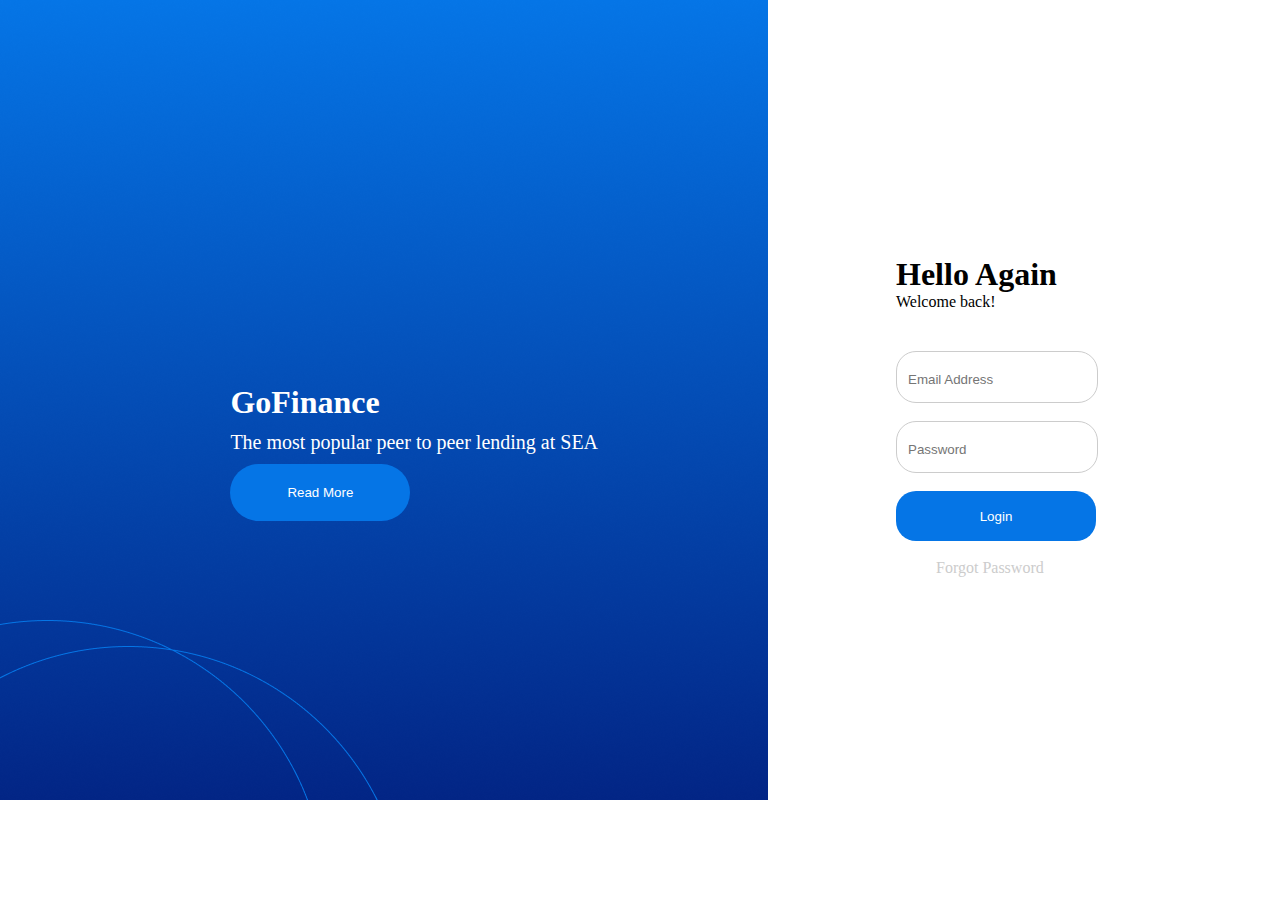
==== login.html @ 45eb07e9 "Renamed the html file from index to login" ====
<!DOCTYPE html>
<html lang="en">
<head>
    <meta charset="UTF-8">
    <meta name="viewport" content="width=device-width, initial-scale=1.0">
    <link rel="stylesheet" href="style.css">
    <link rel="stylesheet" href="https://cdnjs.cloudflare.com/ajax/libs/font-awesome/6.1.1/css/all.min.css" integrity="sha512-KfkfwYDsLkIlwQp6LFnl8zNdLGxu9YAA1QvwINks4PhcElQSvqcyVLLD9aMhXd13uQjoXtEKNosOWaZqXgel0g==" crossorigin="anonymous" referrerpolicy="no-referrer" />
    <title>Login Page</title>
</head>
<body>

    <div class="content">
    <div class="left-content">
    <div class="main">
    <h1>GoFinance</h1>
    <p>The most popular peer to peer lending at SEA</p>
    <button>Read More</button>
     </div>
    </div>

    <div class="right-content">
    <h1>Hello Again</h1>
    <p>Welcome back!</p>

    <div class="one">
        <br>
        <i class="fa-regular fa-envelope"></i>
        <input type="text" placeholder="Email Address">
    </div>

     <br>
     <div class="one">
        <br>
        <i class="fa-solid fa-lock"></i>
         <input type="password" placeholder="Password"> 
     </div>
     <br>

     <button>Login</button>
     <br>
     <br>

     <a href="#">Forgot Password</a>
    </div>
    </div>
</body>
</html>
---- style.css ----
*{
    margin: 0;
    padding: 0;
}

.content{
    display: flex;
}

.left-content{
    width: 60%;
    height: 800px;
    background-image: url(Group\ 3.png);
}

.left-content .main{
    margin-left: 30%;
    margin-top: 50%;
}

.main h1{
    color: #fff;
    margin-bottom: 10px;    
}

.main p{
    color:#fff;
    margin-bottom: 10px;
    font-size: 20px;
}

.main button{
    border: none;
    width: 180px;
    height: 57px;
    background-color: #0575E6;
    color: #fff;
    border-radius: 50px;
}

.right-content{
    margin-left: 10%;
    margin-top: 20%;
}

.right-content p{
    margin-bottom: 40px;
}

.right-content .one{
    border-radius: 20px;
    border:1px solid #ccc;
    width: 200px;
    height: 50px;
}

.one input{
    border: none;
    color: #ccc;
}

.fa-solid, .fa-regular{
    margin-left: 11px;
    color: #ccc;
}

.right-content button{
    background-color: #0575E6;
    color: #fff;
    width: 200px;
    height: 50px;
    border: none;
    border-radius: 20px;
}

.right-content a{
    margin-left: 40px;
    color: #ccc;
    text-decoration: none;
}
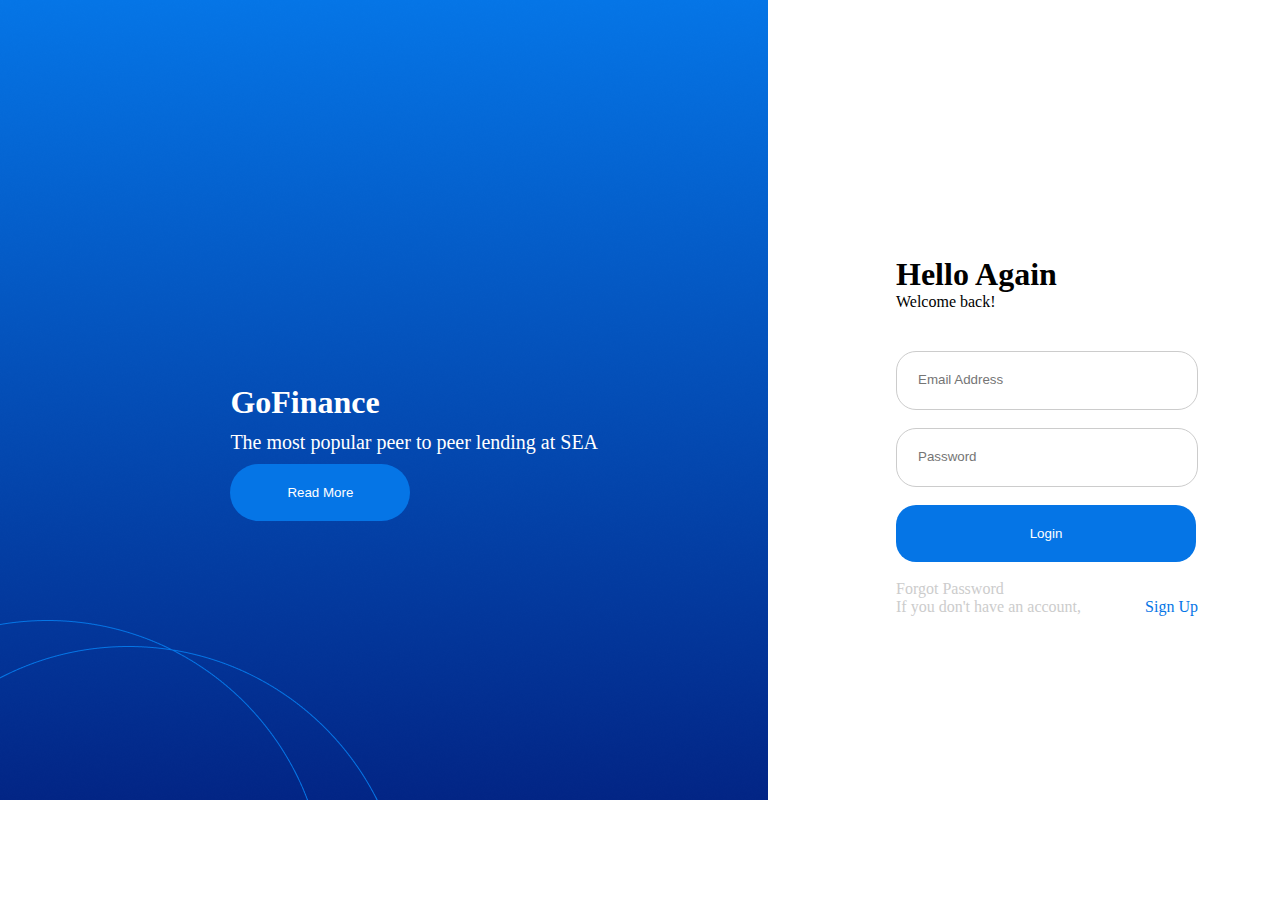
==== commit c0a01320: "Added to new files and modified the old ones" ====
--- a/login.html
+++ b/login.html
@@ -3,7 +3,7 @@
 <head>
     <meta charset="UTF-8">
     <meta name="viewport" content="width=device-width, initial-scale=1.0">
-    <link rel="stylesheet" href="style.css">
+    <link rel="stylesheet" href="login.css">
     <link rel="stylesheet" href="https://cdnjs.cloudflare.com/ajax/libs/font-awesome/6.1.1/css/all.min.css" integrity="sha512-KfkfwYDsLkIlwQp6LFnl8zNdLGxu9YAA1QvwINks4PhcElQSvqcyVLLD9aMhXd13uQjoXtEKNosOWaZqXgel0g==" crossorigin="anonymous" referrerpolicy="no-referrer" />
     <title>Login Page</title>
 </head>
@@ -39,8 +39,11 @@
      <button>Login</button>
      <br>
      <br>
-
-     <a href="#">Forgot Password</a>
+     
+     <div class="link"> 
+     <a href="forgot-password.html">Forgot Password</a>
+     <a href="signup.html">If you don't have an account, <span>Sign Up</span></a>
+     </div>
     </div>
     </div>
 </body>
--- a/login.css
+++ b/login.css
@@ -0,0 +1,89 @@
+*{
+    margin: 0;
+    padding: 0;
+}
+
+.content{
+    display: flex;
+}
+
+.left-content{
+    width: 60%;
+    height: 800px;
+    background-image: url(Group\ 3.png);
+}
+
+.left-content .main{
+    margin-left: 30%;
+    margin-top: 50%;
+}
+
+.main h1{
+    color: #fff;
+    margin-bottom: 10px;    
+}
+
+.main p{
+    color:#fff;
+    margin-bottom: 10px;
+    font-size: 20px;
+}
+
+.main button{
+    border: none;
+    width: 180px;
+    height: 57px;
+    background-color: #0575E6;
+    color: #fff;
+    border-radius: 50px;
+}
+
+.right-content{
+    margin-left: 10%;
+    margin-top: 20%;
+}
+
+.right-content p{
+    margin-bottom: 40px;
+}
+
+.right-content .one{
+    border-radius: 20px;
+    border:1px solid #ccc;
+    width: 300px;
+    height: 57px;
+}
+
+.one input{
+    border: none;
+    color: #ccc;
+    outline: 0px;
+    padding-left: 10px;
+    color: #0575E6;
+}
+
+.fa-solid, .fa-regular{
+    margin-left: 11px;
+    color: #ccc;
+}
+
+.right-content button{
+    background-color: #0575E6;
+    color: #fff;
+    width: 300px;
+    height: 57px;
+    border: none;
+    border-radius: 20px;
+}
+
+.right-content .link a{
+    color: #ccc;
+    text-decoration: none;
+    display: flex;
+    justify-content: space-between;
+}
+
+.link a span{
+    color:#0575E6;
+}
+
